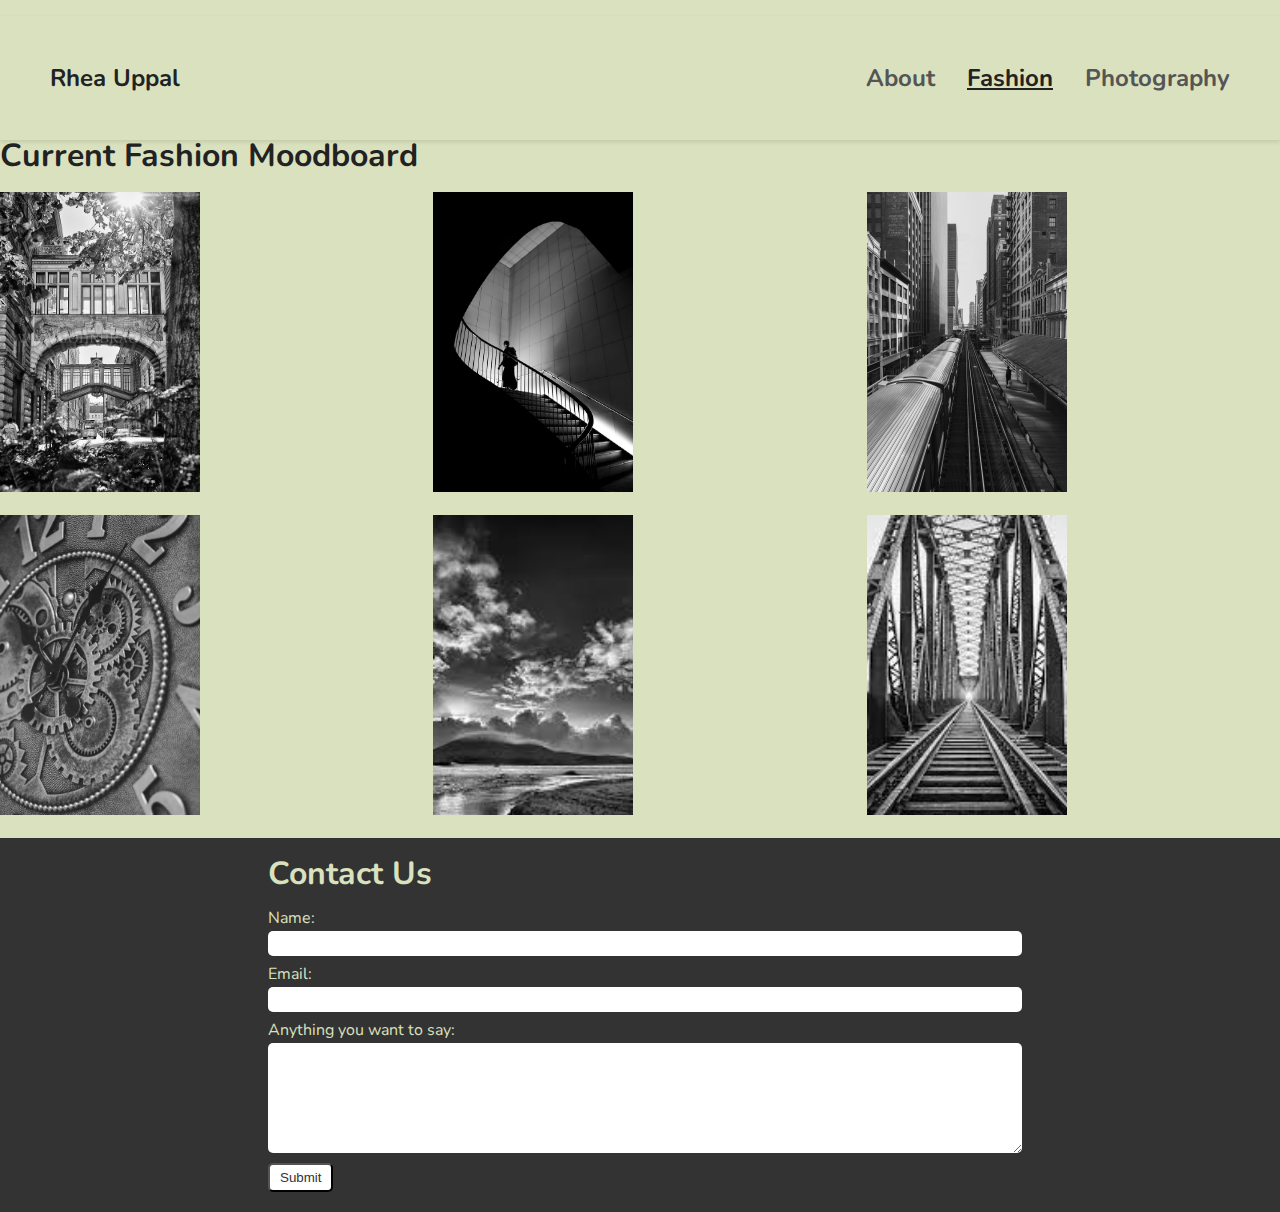
==== fashion.html @ 19f9b50b "second commit" ====
<!DOCTYPE html>
<html lang="en">
<head>
  <meta charset="UTF-8">
  <link rel="icon" type="image/png" href="images/logo-drk.png" />
  <meta name="viewport" content="width=device-width, initial-scale=1.0">
    <link rel="stylesheet" type="text/css" href="css/html5reset.css">
    <link rel="stylesheet" type="text/css" href="css/style.css">
    <link rel="icon" type="image/png" href="images/logo.jpg" />
    <link rel="preconnect" href="https://fonts.googleapis.com">
  <link rel="preconnect" href="https://fonts.gstatic.com" crossorigin>
  <link href="https://fonts.googleapis.com/css2?family=Nunito:wght@300&display=swap" rel="stylesheet">
  <title>About Me</title>
</head>
<body>
    <a href="#main-content2" class="skip-link" tabindex="1">Skip to Content</a>
<header>
  <div class="header-left">
    <h1>Rhea Uppal</h1>
  </div>
  <nav>
    <ul>
      <li><a href="index.html">About</a></li>
      <li><a href="fashion_page.html" class="active">Fashion</a></li>
      <li><a href="photography.html">Photography</a></li>
    </ul>
  </nav>
</header>
<main id="main-content2">
<section>
  <div class="container-fluid moodboard" id="portfolio">
    <h2 class="text-center"> Current Fashion Moodboard</h2>
  <div class=" row text-center justify-content-center">
    <div class="col-sm-4 ">  
      <a href="#" class="portfolio-link" data-toggle="modal" data-target="#portfolioModal1" data-text="pic 1">
        <img class="img-fluid "  src="images/bw.jpg" alt="Orange outfit aesthetic 2"> 
      </a>
      
    </div>
    <div class="col-sm-4 padding">
      <a href="#" class="portfolio-link" data-toggle="modal" data-target="#portfolioModal2" data-text="pic 1">
        <img class="img-fluid" src="images/bw1.jpeg" alt="colorblock outfit aesthetic 1">
      </a>

    </div>
    
    
    <div class="col-sm-4">
      <a href="#" class="portfolio-link" data-toggle="modal" data-target="#portfolioModal3" data-text="pic 1">
        <img class="img-fluid" src="images/bw2.jpeg" alt="brown outfit aesthetic 1">
      </a>


    </div>

  </div>

  <div class="row text-center justify-content-center">
    <div class="col-sm-4">  
      <a href="#" class="portfolio-link" data-toggle="modal" data-target="#portfolioModal4" data-text="pic 1">
        <img class="img-fluid"  src="images/bw3.webp" alt="pattern outfit aesthetic 1"> 
      </a>
      
    </div>
    <div class="col-sm-4">
      <a href="#" class="portfolio-link" data-toggle="modal" data-target="#portfolioModal5" data-text="pic 1">
        <img class="img-fluid" src="images/bw4.jpeg" alt="earthy outfit aesthetic 1">
      </a>


    </div>
    
    <div class="col-sm-4">
      <a href="#" class="portfolio-link" data-toggle="modal" data-target="#portfolioModal6" data-text="pic 1">
        <img class="img-fluid" src="images/bw5.jpeg" alt="cutouts outfit aesthetic 4">
      </a>


    </div>

  </div>
</div>
</section>
</main>

<footer>
  <div class="contact-form">
    <h2>Contact Us</h2>
    <form action="#">
      <label for="name">Name:</label>
      <input type="text" id="name" name="name">
      <label for="email">Email:</label>
      <input type="email" id="email" name="email">
      <label for="query">Anything you want to say:</label>
      <textarea id="Add your comments" name="questions"></textarea>
      <input type="submit" value="Submit">
    </form>
  </div>
</footer>
---- css/style.css ----
/*
- change nav bar when less than given 
- change grid when more than given because
- add javascript to grid, add click
- make flex,  
extras- forms, javascript,  */
body {
    background-color: #dae1be;
    font-family: 'Nunito',"Times New Roman", Times, serif;
    color: #222222;
  }
header {
    display: flex;
    justify-content: space-between;
    align-items: center;
    box-shadow: 0 2px 4px rgba(0, 0, 0, 0.1);
    padding: 50px;
    font-weight: bold;
    font-size: 150%;
  }
  
  .header-left {
    display: flex;
    align-items: center;
  }
  
  .header-left h1 {
    margin: 0;
  }
 
  nav ul {
    list-style: none;
    margin: 0;
    padding: 0;
  }
  
  nav li {
    display: inline-block;
  }
  
  nav a {
    color: #555555;
    margin-left: 25px;
    text-decoration: none;
  }
  
  nav a:hover {
    color: #222222;
    font-weight: bold;
  }

  nav ul li a.current-page {
    font-weight: bold;
    text-decoration: underline;
    color:#000;
  }
 
  .about-content {
    padding: 40px;
    max-width: 1200px;
    margin: 0 auto;
    display: flex;
    align-items: center;
    height:100%;
  }
  
  .about-left {
    width: 50%;
  }
  
  .about-left img {
    display: block;
    max-width: 100%;
    height: auto;
  }
  
  .about-right {
    width: 50%;
    padding-left: 40px;
  }
    h2 {
    font-size: 200%;
    margin-bottom: 20px;
  }
  .about-right p {
    font-size: 100%;
    line-height: 1.5;
  }


  /*section{
    height: 100vh;
  }
*/
  .heading{
    text-align: center;
  }

  #welham-pic{
    width: 50%;
    height: 50%;
  }

  /*footer*/
  footer {
    background-color: #333;
    color: #dae1be;
    padding: 20px;
    text-align: center;
  }
  
  .contact-form {
    display: inline-block;
    text-align: left;
    width:60%;
  }
  
  .contact-form form {
    display: flex;
    flex-direction: column;
    align-items: flex-start;
    
  }
  
  .contact-form label {
    margin-bottom: 5px;
  }
  
  .contact-form input[type="text"],
  .contact-form input[type="email"],
  .contact-form textarea {
    padding: 5px;
    margin-bottom: 10px;
    width: 100%;
    border-radius: 5px;
    border: none;
  }
  
  .contact-form textarea {
    height: 100px;
  }
  
  .contact-form input[type="submit"] {
    background-color: #fff;
    color: #333;
    padding: 5px 10px;
    border-radius: 5px;
  }
  
  .contact-form input[type="submit"]:hover {
    background-color: #dae1be;
  }

  /*PHOTOGRAPHY PAGE*/
  .pictures{
    display: grid;
    grid-gap:10px;
    margin:20px;
    grid-template-columns: 1fr 1fr 1fr;
    max-width: 1250px;
    overflow:hidden;
  }

  .pictures .images {
    position: relative;
    width: 100%;
    height: 0;
    padding-bottom: 100%;
  }
  .pictures img{
    position: absolute;
    object-fit: cover;
    width: 100%;
    height: 100%;
  }
  
  .pictures :nth-child(4n){
    grid-column: 1/-1;
  }
  
  @media screen and (min-width:850px) {
    /* make the bigger one smaller, and change the order*/

    
  }
  /*to make sure tag it is on is highlighted*/
  nav a.active{
    text-decoration: underline;
    color: #222222;
  } 
  


  /*skip class */
  .skip-link{
    position:relative;
    top:-40px;
  }  
  /*for focus for skiplink*/
  .skip-link:focus{
    position:relative;
    top:20px;
  }

  /*fashion page*/
  .img-fluid {
    height: 300px;
    object-fit: cover;
    width: 200px;
    object-fit: cover;
    padding-bottom: 20px;
  }
  
  .row {
    display: grid;
    grid-template-columns: repeat(3, 1fr);
    grid-gap: 20px;
    margin: 0 auto;
    justify-content: center;
    align-items: center;
  }
  
  .portfolio-link:hover img {
    transform: scale(1.1);
    transition: transform 0.5s ease-in-out;
    opacity: 0.2;
  }
  
  .portfolio-link {
    position: relative;
    display: inline-block;
  }
  
  .portfolio-link:hover::before {
    content: attr(data-text);
    position: absolute;
    top: 50%;
    left: 50%;
    transform: translate(-50%, -50%);
    font-size: 24px;
    font-weight: bold;
    color: #000000;
    text-shadow: 1px 1px #333;
  }
  
  @media (max-width: 800px) {
    .portfolio-link:hover::before {
      font-size: 16px;
    }
  }
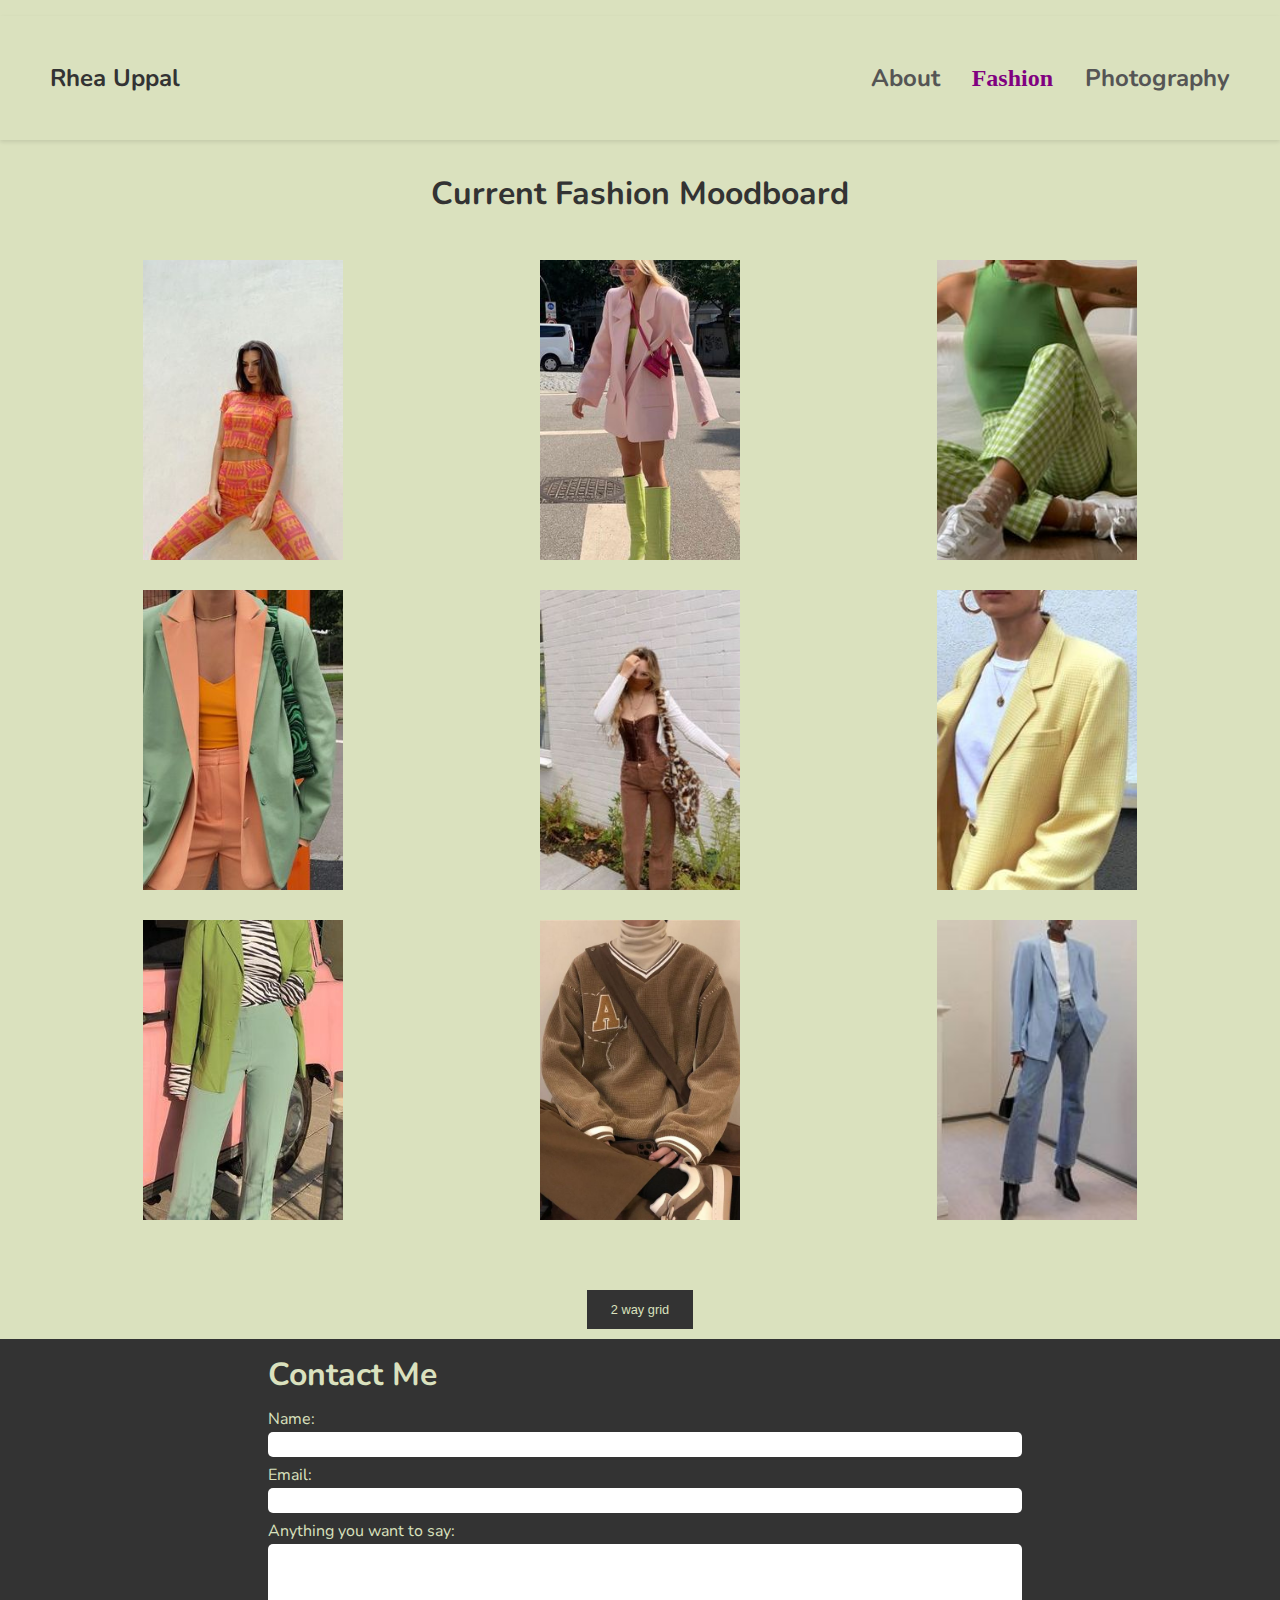
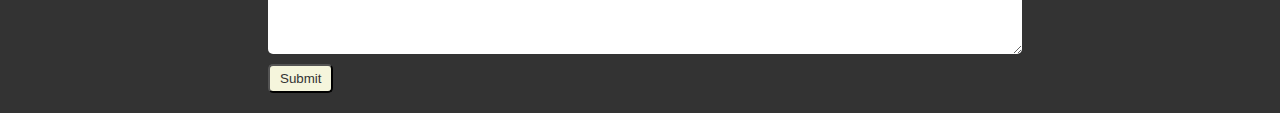
==== commit ddbbffe0: "updating project" ====
--- a/fashion.html
+++ b/fashion.html
@@ -27,66 +27,107 @@
   </nav>
 </header>
 <main id="main-content2">
+  <h2 class="fashion-h2"> Current Fashion Moodboard</h2>
+  <div class="fashion-board">
+    <div class="fashion-images">
+      <img class="img-fluid "  src="images/portfolio1.jpg" alt="Orange outfit aesthetic "> 
+    </div>
+    <div class="fashion-images">
+      <img class="img-fluid" src="images/portfolio2.jpg" alt="pink outfit">
+    </div>
+    <div class="fashion-images">
+      <img class="img-fluid" src="images/portfolio3.jpg" alt="green on green outfit">
+    </div>
+    <div class="fashion-images">
+      <img class="img-fluid"  src="images/portfolio4.jpg" alt="orange outfit"> 
+    </div>
+    <div class="fashion-images">
+      <img class="img-fluid" src="images/portfolio5.jpg" alt="brown outfit"> 
+    </div>
+    <div class="fashion-images">
+      <img class="img-fluid" src="images/portfolio6.jpg" alt="yellow coat ">
+    </div>
+    <div class="fashion-images">
+      <img class="img-fluid" src="images/portfolio9.jpg" alt="cutouts outfit aesthetic 4"> 
+    </div>
+    <div class="fashion-images">
+      <img class="img-fluid" src="images/portfolio8.jpg" alt="brown sweater">
+    </div>
+    <div class="fashion-images">
+      <img class="img-fluid" src="images/portfolio10.jpg" alt="denim on denim">
+    </div>
+  </div>
+  <button id="pics1" tabindex="1">2 way grid</button>
+  <!--
 <section>
-  <div class="container-fluid moodboard" id="portfolio">
-    <h2 class="text-center"> Current Fashion Moodboard</h2>
+  <div class="container-fluid moodboard" id="portfolio" tabindex="1">
+    
   <div class=" row text-center justify-content-center">
-    <div class="col-sm-4 ">  
+    <div class="col-sm-4 " tabindex="1">  
       <a href="#" class="portfolio-link" data-toggle="modal" data-target="#portfolioModal1" data-text="pic 1">
-        <img class="img-fluid "  src="images/bw.jpg" alt="Orange outfit aesthetic 2"> 
+        <img class="img-fluid "  src="images/portfolio1.jpg" alt="Orange outfit aesthetic "> 
       </a>
       
     </div>
-    <div class="col-sm-4 padding">
+    <div class="col-sm-4" tabindex="1">
       <a href="#" class="portfolio-link" data-toggle="modal" data-target="#portfolioModal2" data-text="pic 1">
-        <img class="img-fluid" src="images/bw1.jpeg" alt="colorblock outfit aesthetic 1">
+        <img class="img-fluid" src="images/portfolio2.jpg" alt="pink outfit">
       </a>
 
     </div>
     
     
-    <div class="col-sm-4">
+    <div class="col-sm-4" tabindex="1">
       <a href="#" class="portfolio-link" data-toggle="modal" data-target="#portfolioModal3" data-text="pic 1">
-        <img class="img-fluid" src="images/bw2.jpeg" alt="brown outfit aesthetic 1">
+        <img class="img-fluid" src="images/portfolio3.jpg" alt="green on green outfit">
       </a>
-
-
     </div>
-
   </div>
 
   <div class="row text-center justify-content-center">
     <div class="col-sm-4">  
       <a href="#" class="portfolio-link" data-toggle="modal" data-target="#portfolioModal4" data-text="pic 1">
-        <img class="img-fluid"  src="images/bw3.webp" alt="pattern outfit aesthetic 1"> 
+        <img class="img-fluid"  src="images/portfolio4.jpg" alt="orange outfit"> 
       </a>
       
     </div>
     <div class="col-sm-4">
       <a href="#" class="portfolio-link" data-toggle="modal" data-target="#portfolioModal5" data-text="pic 1">
-        <img class="img-fluid" src="images/bw4.jpeg" alt="earthy outfit aesthetic 1">
+        <img class="img-fluid" src="images/portfolio5.jpg" alt="brown outfit">
       </a>
-
-
     </div>
     
     <div class="col-sm-4">
       <a href="#" class="portfolio-link" data-toggle="modal" data-target="#portfolioModal6" data-text="pic 1">
-        <img class="img-fluid" src="images/bw5.jpeg" alt="cutouts outfit aesthetic 4">
+        <img class="img-fluid" src="images/portfolio6.jpg" alt="yellow coat ">
       </a>
-
-
+    </div>
+    <div class="col-sm-4">
+      <a href="#" class="portfolio-link" data-toggle="modal" data-target="#portfolioModal6" data-text="pic 1">
+        <img class="img-fluid" src="images/portfolio9.jpg" alt="cutouts outfit aesthetic 4">
+      </a>
+    </div>
+    <div class="col-sm-4">
+      <a href="#" class="portfolio-link" data-toggle="modal" data-target="#portfolioModal6" data-text="pic 1">
+        <img class="img-fluid" src="images/portfolio8.jpg" alt="brown sweater">
+      </a>
+    </div>
+    <div class="col-sm-4">
+      <a href="#" class="portfolio-link" data-toggle="modal" data-target="#portfolioModal6" data-text="pic 1">
+        <img class="img-fluid" src="images/portfolio10.jpg" alt="denim on denim">
+      </a>
     </div>
 
   </div>
 </div>
 </section>
+-->
 </main>
 
 <footer>
   <div class="contact-form">
-    <h2>Contact Us</h2>
-    <form action="#">
+    <h2>Contact Me</h2>
+    <form action="https://formspree.io/f/xjvdegeq">
       <label for="name">Name:</label>
       <input type="text" id="name" name="name">
       <label for="email">Email:</label>
@@ -96,4 +137,7 @@
       <input type="submit" value="Submit">
     </form>
   </div>
-</footer>+</footer>
+</body>
+<script src="js/script2.js"></script>
+</html>--- a/css/style.css
+++ b/css/style.css
@@ -7,7 +7,7 @@
 body {
     background-color: #dae1be;
     font-family: 'Nunito',"Times New Roman", Times, serif;
-    color: #222222;
+    color: #333;
   }
 header {
     display: flex;
@@ -16,7 +16,7 @@
     box-shadow: 0 2px 4px rgba(0, 0, 0, 0.1);
     padding: 50px;
     font-weight: bold;
-    font-size: 150%;
+    font-size: 150%
   }
   
   .header-left {
@@ -29,7 +29,6 @@
   }
  
   nav ul {
-    list-style: none;
     margin: 0;
     padding: 0;
   }
@@ -45,16 +44,28 @@
   }
   
   nav a:hover {
-    color: #222222;
-    font-weight: bold;
-  }
-
-  nav ul li a.current-page {
+    color: #333;
     font-weight: bold;
     text-decoration: underline;
-    color:#000;
-  }
- 
+  }
+
+  nav a.active{
+    transform: scale(1.5);
+    transition: transform 0.5s ease-in-out;
+    font-family: "Times new roman";
+    color: #800080;
+  } 
+ @media screen and (max-width:600px){
+  
+  header {
+    display: flex;
+    flex-direction: column;
+    align-items: center;
+  }
+  nav{
+    margin-top: 10px;
+  }
+ }
   .about-content {
     padding: 40px;
     max-width: 1200px;
@@ -88,17 +99,74 @@
   }
 
 
-  /*section{
-    height: 100vh;
-  }
-*/
-  .heading{
+  /*flex for projects*/
+  .projects{
+    display: flex;
+    flex-direction: column;
+    align-items: center;
+    justify-content: center;
+    flex-wrap: wrap;
+    margin-bottom: 7%;
+  }
+  .project-h2,.fashion-h2{
     text-align: center;
-  }
-
-  #welham-pic{
-    width: 50%;
-    height: 50%;
+    font-weight: bold;
+    
+  }
+  .project-engr{
+    border: 1px solid purple;
+    border-radius: 0.5rem;
+    background-color: #F5F5DC;
+    box-shadow: 0px 5px 10px rgba(0, 0, 0, 0.1);;
+    max-height:400px;
+    margin:3%;
+    padding: 3%;
+  }
+  h3 {
+    font-size: 120%;
+    margin: 0.5rem;
+    color: purple;
+    text-align: center;
+  }
+  .project-engr ul{
+    margin-left:5%;
+    line-height: 1.2;
+
+  }
+  
+  @media screen and (min-width:700px){
+    .projects {
+      display: flex;
+      flex-direction: row;
+      align-items: flex-start;
+      flex-wrap: wrap;
+      justify-content: center;
+    }
+    .project-engr {
+      min-width: 300px;
+      margin-bottom: 20px;
+      flex: 1 0 30%; /* add this to make all blocks have the same width */
+      min-height: 265px; 
+    }
+  }
+
+  @media screen and (min-width:850px) {
+    .projects {
+      display: flex;
+      flex-direction: row;
+      align-items: center;
+      flex-wrap: wrap;
+      justify-content: center;
+      
+    }
+    /*change media screen */ 
+    .project-engr{
+      width:20px;
+      min-height: 0px;
+      min-width: 0px;
+    }
+
+     
   }
 
   /*footer*/
@@ -141,14 +209,14 @@
   }
   
   .contact-form input[type="submit"] {
-    background-color: #fff;
+    background-color: #F5F5DC;
     color: #333;
     padding: 5px 10px;
     border-radius: 5px;
   }
   
   .contact-form input[type="submit"]:hover {
-    background-color: #dae1be;
+    background-color: F5F5DC;
   }
 
   /*PHOTOGRAPHY PAGE*/
@@ -159,6 +227,7 @@
     grid-template-columns: 1fr 1fr 1fr;
     max-width: 1250px;
     overflow:hidden;
+    width: cover;
   }
 
   .pictures .images {
@@ -177,17 +246,13 @@
   .pictures :nth-child(4n){
     grid-column: 1/-1;
   }
-  
-  @media screen and (min-width:850px) {
-    /* make the bigger one smaller, and change the order*/
-
-    
-  }
+
+  
+  
+  
+ 
   /*to make sure tag it is on is highlighted*/
-  nav a.active{
-    text-decoration: underline;
-    color: #222222;
-  } 
+  
   
 
 
@@ -203,14 +268,7 @@
   }
 
   /*fashion page*/
-  .img-fluid {
-    height: 300px;
-    object-fit: cover;
-    width: 200px;
-    object-fit: cover;
-    padding-bottom: 20px;
-  }
-  
+  /*
   .row {
     display: grid;
     grid-template-columns: repeat(3, 1fr);
@@ -239,12 +297,79 @@
     transform: translate(-50%, -50%);
     font-size: 24px;
     font-weight: bold;
-    color: #000000;
+    color: purple;
     text-shadow: 1px 1px #333;
   }
-  
+  */
   @media (max-width: 800px) {
     .portfolio-link:hover::before {
       font-size: 16px;
     }
   }
+
+/*button*/
+#myButton, #pics1 {
+  background-color: #333;
+  border: none;
+  color: #dae1be;
+  padding: 12px 24px;
+  text-align: center;
+  font-size: 80%;
+  cursor: pointer;
+  margin: 0 auto 10px auto;
+  display: block;
+}
+
+.fashion-h2{
+  margin: 3%;
+  font-size: 200%;
+}
+
+.fashion-board{
+  display: grid;
+    grid-template-columns: repeat(3, 1fr);
+    grid-gap: 10px;
+    margin:50px;
+    justify-content: center;
+    align-items: center;
+}
+
+/*.img-fluid {
+  height: 300px;
+  object-fit: cover;
+  width: 200px;
+  object-fit: cover;
+  padding-bottom: 20px;
+}
+*/
+.img-fluid{
+  height:300px;
+  width:200px;
+  object-fit: cover;
+  padding-bottom: 20px;
+}
+.fashion-board:nth-child(3n){
+    height: 500px;
+}
+.fashion-images {
+  display: flex;
+  justify-content: center;
+  align-items: center;
+  height: 100%;
+}
+
+.one {
+    display: grid;
+    grid-template-columns: repeat(2, 1fr);
+    grid-gap: 10px;
+    margin:50px;
+    justify-content: center;
+    align-items: center;
+}
+
+
+
+
+
+
+
